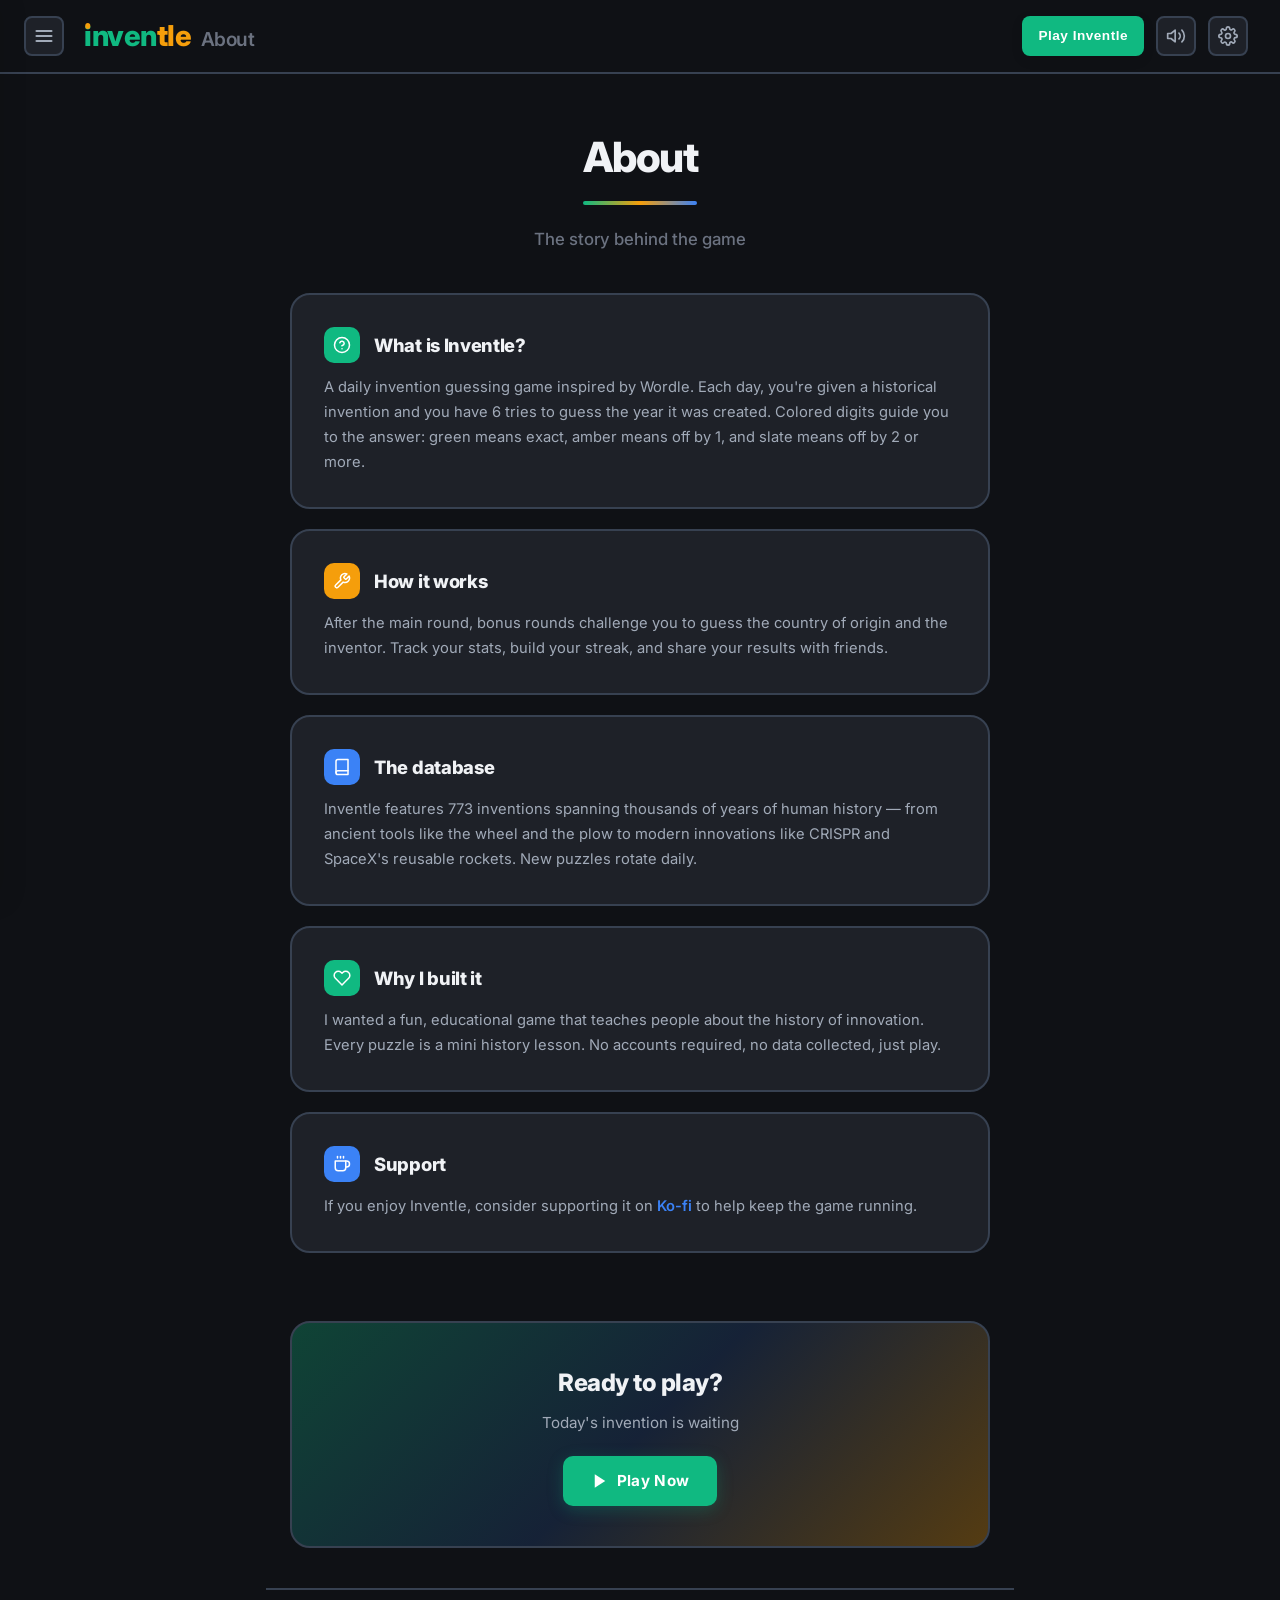
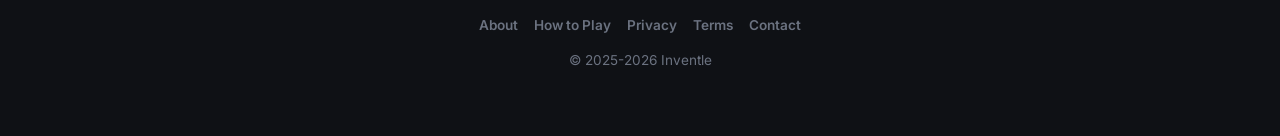
==== about.html @ e12a6f25 "Initial commit Inventle — a daily invention-guessing game.  Plain HTML, CSS and JavaScript with no b" ====
<!DOCTYPE html>
<html lang="en">
<head>
  <meta charset="UTF-8">
  <meta name="viewport" content="width=device-width, initial-scale=1.0">
  <title>About Inventle — The Daily Invention Guessing Game</title>
  <meta name="description" content="What is Inventle? The story behind the free daily game where you guess the year famous inventions were made — a Wordle-style puzzle for history and trivia fans.">
  <link rel="canonical" href="https://inventle.io/about">
  <!-- Open Graph -->
  <meta property="og:type" content="website">
  <meta property="og:site_name" content="Inventle">
  <meta property="og:title" content="About Inventle — The Daily Invention Guessing Game">
  <meta property="og:description" content="The story behind Inventle, the free daily game where you guess the year famous inventions were made.">
  <meta property="og:url" content="https://inventle.io/about">
  <meta property="og:image" content="https://inventle.io/og-image.png?v=4">
  <meta property="og:image:width" content="1200">
  <meta property="og:image:height" content="630">
  <meta property="og:image:alt" content="Inventle — guess the year the invention was made">
  <!-- Twitter Card -->
  <meta name="twitter:card" content="summary_large_image">
  <meta name="twitter:title" content="About Inventle — The Daily Invention Guessing Game">
  <meta name="twitter:description" content="The story behind the free daily invention guessing game.">
  <meta name="twitter:image" content="https://inventle.io/og-image.png?v=4">
  <link rel="icon" type="image/svg+xml" href="data:image/svg+xml,<svg xmlns='http://www.w3.org/2000/svg' viewBox='0 0 100 100'><text y='.9em' font-size='90'>💡</text></svg>">
  <style>
    @import url('https://fonts.googleapis.com/css2?family=Inter:wght@400;500;600;700;800&display=swap');

    body {
      font-family: 'Inter', -apple-system, BlinkMacSystemFont, "Segoe UI", Roboto, sans-serif;
      margin: 0; padding: 0;
      background: var(--bg); color: var(--text);
      line-height: 1.7;
    }

    body[data-theme="dark"] {
      --bg: #0f1115; --surface: #1e2128; --surface-hover: #2a2e37;
      --text: #f0f2f5; --text2: #a1aab8; --text3: #6b7280;
      --border: #374151; --primary: #3b82f6;
      --right: #10b981; --near: #f59e0b;
      --glow-right: rgba(16,185,129,0.3);
      --glow-near: rgba(245,158,11,0.3);
      --glow-primary: rgba(59,130,246,0.15);
    }
    body[data-theme="light"] {
      --bg: #f8fafc; --surface: #ffffff; --surface-hover: #f1f5f9;
      --text: #0f172a; --text2: #475569; --text3: #94a3b8;
      --border: #e2e8f0; --primary: #2563eb;
      --right: #10b981; --near: #f59e0b;
      --glow-right: rgba(16,185,129,0.15);
      --glow-near: rgba(245,158,11,0.15);
      --glow-primary: rgba(59,130,246,0.08);
    }

    body[data-scheme="0"] { --right: #10b981; --near: #f59e0b; }
    body[data-scheme="1"] { --right: #3b82f6; --near: #f97316; }
    body[data-scheme="2"] { --right: #14b8a6; --near: #f43f5e; }
    body[data-scheme="3"] { --right: #8b5cf6; --near: #eab308; }

    a:hover { opacity: 0.8; }
    header .logo { transition: transform 0.2s, filter 0.2s; }
    header .logo:hover { transform: scale(1.05); filter: brightness(1.1); opacity: 1; }
    #btn-menu:hover { background: var(--surface-hover) !important; color: var(--text) !important; border-color: var(--text3) !important; }
    #nav-menu .logo { transition: transform 0.2s, filter 0.2s; }
    #nav-menu .logo:hover { transform: scale(1.05); filter: brightness(1.1); opacity: 1; }

  /* Header alignments matching i18n exactly */
  header {
    max-width: 100%;
    width: 100%;
    padding: 1rem 1.5rem;
    border-bottom: 2px solid var(--border);
    background: var(--bg);
    backdrop-filter: blur(12px);
    -webkit-backdrop-filter: blur(12px);
    position: sticky;
    top: 0;
    z-index: 100;
    display: flex;
    align-items: center;
    justify-content: space-between;
    box-sizing: border-box;
  }
  .logo {
    font-size: 1.8rem;
    font-weight: 800;
    letter-spacing: -0.5px;
    line-height: 1;
    color: var(--right);
    display: inline-block;
    text-decoration: none;
  }
  .logo .tle { color: var(--near); }
  .logo .dot-i { position: relative; display: inline-block; }
  .logo .dot-circle {
    position: absolute; width: 0.19em; height: 0.19em; border-radius: 50%;
    background: var(--near); top: 0.05em; left: 50%; transform: translateX(-50%);
  }
  .logo-stats-text {
    color: var(--text3);
    font-weight: 600;
    font-size: 1.2rem;
    margin-left: 4px;
    letter-spacing: -0.5px;
  }
  .hdr-btns { display: flex; gap: 8px; align-items: center; }
  .hdr-btns button {
    background: var(--surface); border: 2px solid var(--border); color: var(--text2);
    width: 34px; height: 34px; border-radius: 8px; cursor: pointer;
    display: flex; align-items: center; justify-content: center;
    transition: all 0.2s ease; padding: 6px; box-sizing: border-box;
  }
  .hdr-btns button svg { width: 16px; height: 16px; }
  .hdr-btns button:hover { background: var(--surface-hover); color: var(--text); border-color: var(--text3); }
  /* muted sound button — the crossed-out icon carries the meaning, this just
     softens it so an off control does not read as an active one */
  .hdr-btns button#btn-sound.muted { color: var(--text3); }
  .hdr-btns button#btn-sound.muted:hover { color: var(--text2); }

  .play-btn {
    background: var(--right) !important;
    color: #fff !important;
    border: none !important;
    padding: 0 16px !important;
    width: auto !important;
    font-weight: 700;
    font-size: 0.85rem;
    border-radius: 8px !important;
    height: 34px !important;
    transition: transform 0.2s, filter 0.2s !important;
  }
  .play-btn:hover {
    transform: translateY(-1px);
    filter: brightness(1.1);
  }

  @media (min-width: 481px) {
    header { padding: 1rem 2rem; }
    .hdr-btns { gap: 12px; }
    .hdr-btns button { width: 40px; height: 40px; }
    .hdr-btns button svg { width: 20px; height: 20px; }
    .play-btn { height: 40px !important; }
    #btn-menu { width: 40px !important; height: 40px !important; }
    #btn-menu svg { width: 20px; height: 20px; }
    header > div:first-child { gap: 20px !important; }
  }
  @media (max-width: 480px) {
    header { padding: 10px 16px; }
    .logo { font-size: 1.44rem; }
    .logo .dot-circle { width: 0.17em; height: 0.17em; }
    .logo-stats-text { display: none; }
    .setting-row:has(#set-rainbow) { display: none; }
    .hdr-btns { gap: 6px; }
    .hdr-btns button { width: 28px; height: 28px; border-radius: 6px; }
    .hdr-btns button svg { width: 13px; height: 13px; }
    #btn-menu { width: 28px !important; height: 28px !important; }
    #btn-menu svg { width: 13px; height: 13px; }
  }

  /* Menu styles */
  .nav-item {
    display: flex;
    align-items: center;
    gap: 12px;
    padding: 12px 16px;
    margin: 4px 12px;
    color: var(--text2);
    text-decoration: none;
    font-weight: 600;
    font-size: 0.95rem;
    border-radius: 12px;
    transition: all 0.2s;
    position: relative;
  }
  .nav-item:hover { background: var(--surface-hover); color: var(--text); }
  @media (hover: hover) { .nav-item:hover { transform: translateX(4px); } }
  .nav-item svg { color: var(--text3); transition: color 0.2s; flex-shrink: 0; }
  .nav-item:hover svg { color: var(--primary); }
  .nav-footer-link { display: flex; align-items: center; gap: 8px; color: var(--text3); text-decoration: none; font-size: 0.85rem; font-weight: 600; transition: color 0.2s; }
  .nav-footer-link:hover { color: var(--text); }
  #nav-menu.open { left: 0; }
  #nav-overlay.open { display: block !important; opacity: 1; }

    /* Hero */
    .page-hero {
      padding: 48px 24px 40px;
      text-align: center;
      max-width: 700px;
      margin: 0 auto;
    }
    .page-hero h1 {
      font-weight: 800;
      font-size: 2.6rem;
      letter-spacing: -1.5px;
      margin: 0 0 4px;
      color: var(--text);
      display: inline-block;
      position: relative;
    }
    .page-hero h1::after {
      content: '';
      display: block;
      height: 4px;
      border-radius: 2px;
      background: linear-gradient(90deg, var(--right), var(--near), var(--primary));
      margin-top: 8px;
      width: 100%;
    }
    .page-hero .subtitle {
      color: var(--text3);
      font-size: 1.05rem;
      margin: 16px 0 0;
      font-weight: 500;
    }

    /* Content */
    .content {
      max-width: 700px;
      margin: 0 auto;
      padding: 0 24px 48px;
    }

    /* Cards */
    .card {
      background: var(--surface);
      border: 2px solid var(--border);
      border-radius: 20px;
      padding: 32px;
      margin-bottom: 20px;
      transition: transform 0.25s ease, box-shadow 0.25s ease, border-color 0.25s ease;
      position: relative;
      overflow: hidden;
      animation: cardIn 0.5s ease both;
    }
    .card::before {
      content: '';
      position: absolute;
      top: 0;
      left: 0;
      right: 0;
      height: 3px;
      background: linear-gradient(90deg, var(--card-accent, var(--right)), transparent);
      opacity: 0;
      transition: opacity 0.25s ease;
    }
    .card:hover {
      transform: translateY(-2px);
      box-shadow: 0 8px 24px rgba(0,0,0,0.12);
      border-color: var(--text3);
    }
    .card:hover::before {
      opacity: 1;
    }

    /* Card accent colors */
    .card:nth-child(1) { --card-accent: var(--right); animation-delay: 0.05s; }
    .card:nth-child(2) { --card-accent: var(--near); animation-delay: 0.10s; }
    .card:nth-child(3) { --card-accent: var(--primary); animation-delay: 0.15s; }
    .card:nth-child(4) { --card-accent: var(--right); animation-delay: 0.20s; }
    .card:nth-child(5) { --card-accent: var(--near); animation-delay: 0.25s; }
    .card:nth-child(6) { --card-accent: var(--primary); animation-delay: 0.30s; }

    @keyframes cardIn {
      from { opacity: 0; transform: translateY(20px); }
      to { opacity: 1; transform: translateY(0); }
    }

    /* Card header */
    .card-header {
      display: flex;
      align-items: center;
      gap: 14px;
      margin-bottom: 12px;
    }
    .card-header h2 {
      font-weight: 800;
      font-size: 1.15rem;
      letter-spacing: -0.3px;
      color: var(--text);
      margin: 0;
    }
    .card-icon {
      width: 36px;
      height: 36px;
      border-radius: 10px;
      display: flex;
      align-items: center;
      justify-content: center;
      flex-shrink: 0;
    }
    .card-icon svg {
      width: 18px;
      height: 18px;
      color: #fff;
    }
    .card-icon-green { background: var(--right); }
    .card-icon-amber { background: var(--near); }
    .card-icon-blue { background: var(--primary); }

    .card p {
      color: var(--text2);
      margin: 0;
      line-height: 1.7;
      font-size: 0.92rem;
    }
    .card a {
      color: var(--primary);
      text-decoration: none;
      font-weight: 600;
      transition: opacity 0.2s;
    }
    .card a:hover { opacity: 0.8; }

    /* CTA Banner */
    .cta-banner {
      max-width: 700px;
      margin: 0 auto 40px;
      padding: 0 24px;
    }
    .cta-inner {
      background: linear-gradient(135deg, var(--glow-right), var(--glow-primary), var(--glow-near));
      border: 2px solid var(--border);
      border-radius: 20px;
      padding: 40px 32px;
      text-align: center;
    }
    .cta-inner h2 {
      font-weight: 800;
      font-size: 1.5rem;
      letter-spacing: -0.5px;
      color: var(--text);
      margin: 0 0 6px;
    }
    .cta-inner p {
      color: var(--text2);
      font-size: 0.95rem;
      margin: 0 0 20px;
    }
    .cta-btn {
      display: inline-flex;
      align-items: center;
      gap: 8px;
      background: var(--right);
      color: #fff;
      border: none;
      border-radius: 10px;
      padding: 12px 28px;
      font-weight: 700;
      font-size: 0.95rem;
      letter-spacing: 0.3px;
      cursor: pointer;
      text-decoration: none;
      box-shadow: 0 4px 16px rgba(16,185,129,0.25);
      transition: transform 0.2s, filter 0.2s, box-shadow 0.2s;
    }
    .cta-btn:hover {
      transform: translateY(-1px);
      filter: brightness(1.1);
      box-shadow: 0 6px 20px rgba(16,185,129,0.35);
      opacity: 1;
    }
    .cta-btn svg {
      width: 18px;
      height: 18px;
    }

    /* Footer */
    .page-footer {
      max-width: 700px;
      margin: 0 auto 40px;
      padding: 24px;
      text-align: center;
      border-top: 2px solid var(--border);
      font-size: 0.85rem;
      color: var(--text3);
    }
    .page-footer a {
      color: var(--text3);
      text-decoration: none;
      font-weight: 600;
      transition: color 0.2s;
    }
    .page-footer a:hover { color: var(--text); }

    /* Responsive */
    @media (max-width: 480px) {
      .page-hero { padding: 28px 16px 20px; }
      .page-hero h1 { font-size: 1.7rem; letter-spacing: -1px; }
      .page-hero .subtitle { font-size: 0.9rem; margin-top: 10px; }
      .content { padding: 0 16px 32px; }
      .card { padding: 18px; border-radius: 14px; margin-bottom: 16px; }
      .card-header { margin-bottom: 12px; gap: 10px; }
      .card-number { width: 28px; height: 28px; font-size: 0.8rem; border-radius: 8px; }
      .card h2 { font-size: 1.05rem; }
      .card p, .card li { font-size: 0.87rem; line-height: 1.65; }
      .cta-banner { padding: 24px 18px; border-radius: 14px; }
      .cta-banner h3 { font-size: 1.1rem; }
      .cta-banner p { font-size: 0.87rem; }
      .cta-btn { padding: 12px 26px; font-size: 0.9rem; border-radius: 10px; }
      .page-footer { padding: 20px 16px; font-size: 0.8rem; margin-bottom: 24px; }
      .page-footer div:first-child { gap: 12px; }
    }

    /* ─── Modal & Settings ─────────────────────────────── */
    .modal-bg { display:none; position:fixed; inset:0; background:rgba(0,0,0,0.6); z-index:500; justify-content:center; align-items:center; backdrop-filter:blur(4px); }
    .modal-bg.show { display:flex; }
    .modal { background:var(--bg); border:2px solid var(--border); border-radius:16px; padding:32px 28px; max-width:440px; width:92%; max-height:85vh; overflow-y:auto; position:relative; box-shadow:0 24px 80px rgba(0,0,0,0.3); }
    .modal h2 { font-size:0.9rem; margin-bottom:16px; text-align:center; letter-spacing:4px; text-transform:uppercase; color:var(--text3); font-weight:600; }
    .modal-x { position:absolute; top:16px; right:20px; background:none; border:none; color:var(--text3); font-size:1.2rem; cursor:pointer; }
    .modal-x:hover { color:var(--text); }
    .settings-section { margin:20px 0; }
    .settings-section h3 { font-size:0.85rem; color:var(--text3); text-transform:uppercase; letter-spacing:2px; margin-bottom:12px; font-weight:700; }
    .setting-row { display:flex; justify-content:space-between; align-items:center; padding:12px 0; border-bottom:2px solid var(--border); }
    .setting-row:last-child { border-bottom:none; }
    .setting-label { font-size:1rem; font-weight:700; color:var(--text); }
    .setting-sub { font-size:0.9rem; color:var(--text3); margin-top:2px; }
    .toggle { position:relative; width:48px; height:26px; flex-shrink:0; }
    .toggle input { opacity:0; width:0; height:0; }
    .toggle .slider { position:absolute; inset:0; background:var(--surface-hover); border-radius:26px; cursor:pointer; transition:background 0.3s; border:2.5px solid var(--border); }
    .toggle .slider::before { content:''; position:absolute; width:18px; height:18px; left:3px; bottom:2px; background:var(--text3); border-radius:50%; transition:transform 0.3s, background 0.3s; }
    .toggle input:checked + .slider { background:var(--right); border-color:var(--right); }
    .toggle input:checked + .slider::before { transform:translateX(22px); background:#000; }
    .scheme-btns { display:flex; gap:6px; flex-wrap:wrap; }
    .scheme-btn { padding:6px 12px; border-radius:6px; border:2.5px solid var(--border); background:var(--surface); color:var(--text2); font-size:0.75rem; font-weight:700; cursor:pointer; font-family:inherit; transition:all 0.2s; }
    .scheme-btn.active { border-color:var(--right); color:var(--right); }
    .settings-footer { text-align:center; margin-top:18px; padding-top:14px; border-top:2px solid var(--border); }
    .settings-footer a { color:var(--text3); font-size:0.8rem; text-decoration:none; display:inline-flex; align-items:center; gap:6px; transition:color 0.2s; }
    .settings-footer a:hover { color:var(--text); }

  </style>
</head>
<body>
<script>(function(){try{var p=JSON.parse(localStorage.getItem('wi_prefs'))||{};document.body.setAttribute('data-theme',p.theme||'dark');document.body.setAttribute('data-scheme',p.scheme!=null?p.scheme:0);if(p.bgTheme)document.body.setAttribute('data-bg-theme',p.bgTheme);if(p.schemeBtn){var s=document.createElement('style');s.textContent='#btn-scheme{display:flex !important}';document.head.appendChild(s);}}catch(e){document.body.setAttribute('data-theme','dark');document.body.setAttribute('data-scheme','0');}})();</script>

<header>
  <div style="display:flex;align-items:center;gap:10px;">
    <button id="btn-menu" style="background:var(--surface);border:2px solid var(--border);color:var(--text2);width:34px;height:34px;border-radius:8px;cursor:pointer;display:flex;align-items:center;justify-content:center;transition:all 0.2s;flex-shrink:0;margin-left:-8px;" title="Menu"><svg width="16" height="16" viewBox="0 0 24 24" fill="none" stroke="currentColor" stroke-width="2.5" stroke-linecap="round"><line x1="3" y1="6" x2="21" y2="6"/><line x1="3" y1="12" x2="21" y2="12"/><line x1="3" y1="18" x2="21" y2="18"/></svg></button>
    <a href="index.html" class="logo" style="text-decoration:none;"><span class="dot-i">i<span class="dot-circle"></span></span>nven<span class="tle">tle</span> <span class="logo-stats-text">About</span></a>
  </div>
  <div class="hdr-btns" style="display:flex;align-items:center;">
    <a href="index.html" style="text-decoration:none;display:inline-flex;">
      <button data-i18n="btn.playInventle" style="display:inline-flex;align-items:center;background:var(--right);color:#fff;border:none;border-radius:8px;padding:0 16px;font-weight:700;font-size:0.85rem;letter-spacing:0.5px;cursor:pointer;box-shadow:0 4px 12px rgba(0,0,0,0.1);width:auto !important;line-height:1;" onmouseover="this.style.transform='translateY(-1px)';this.style.filter='brightness(1.1)';" onmouseout="this.style.transform='none';this.style.filter='none';">Play Inventle</button>
    </a>
    <button id="btn-scheme" title="Change Colors" style="display:none"><svg width="16" height="16" viewBox="0 0 24 24" fill="none" stroke="currentColor" stroke-width="2" stroke-linecap="round" stroke-linejoin="round"><circle cx="13.5" cy="6.5" r="2.5"/><circle cx="17.5" cy="10.5" r="2.5"/><circle cx="8.5" cy="7.5" r="2.5"/><circle cx="6.5" cy="12" r="2.5"/><path d="M12 2C6.49 2 2 6.49 2 12s4.49 10 10 10c1.38 0 2.5-1.12 2.5-2.5 0-.61-.23-1.21-.64-1.67A1.37 1.37 0 0113.5 17c.75 0 1.37-.56 1.48-1.29C18.07 14.94 22 11.07 22 6c0-2.21-4.49-4-10-4z"/></svg></button>
    <button id="btn-sound" title="Sound"></button>
    <button id="btn-settings" title="Settings"><svg width="16" height="16" viewBox="0 0 24 24" fill="none" stroke="currentColor" stroke-width="2" stroke-linecap="round" stroke-linejoin="round"><circle cx="12" cy="12" r="3"/><path d="M19.4 15a1.65 1.65 0 00.33 1.82l.06.06a2 2 0 01-2.83 2.83l-.06-.06a1.65 1.65 0 00-1.82-.33 1.65 1.65 0 00-1 1.51V21a2 2 0 01-4 0v-.09a1.65 1.65 0 00-1.08-1.51 1.65 1.65 0 00-1.82.33l-.06.06a2 2 0 01-2.83-2.83l.06-.06a1.65 1.65 0 00.33-1.82 1.65 1.65 0 00-1.51-1H3a2 2 0 010-4h.09a1.65 1.65 0 001.51-1.08 1.65 1.65 0 00-.33-1.82l-.06-.06a2 2 0 012.83-2.83l.06.06a1.65 1.65 0 001.82.33h.08a1.65 1.65 0 001-1.51V3a2 2 0 014 0v.09a1.65 1.65 0 001 1.51 1.65 1.65 0 001.82-.33l.06-.06a2 2 0 012.83 2.83l-.06.06a1.65 1.65 0 00-.33 1.82v.08a1.65 1.65 0 001.51 1H21a2 2 0 010 4h-.09a1.65 1.65 0 00-1.51 1z"/></svg></button>
  </div>
</header>

<div class="page-hero">
  <h1 data-i18n="about.title">About</h1>
  <p class="subtitle" data-i18n="about.subtitle">The story behind the game</p>
</div>

<div class="content">
  <div class="card">
    <div class="card-header">
      <span class="card-icon card-icon-green"><svg viewBox="0 0 24 24" fill="none" stroke="currentColor" stroke-width="2" stroke-linecap="round" stroke-linejoin="round"><circle cx="12" cy="12" r="10"/><path d="M9.09 9a3 3 0 015.83 1c0 2-3 3-3 3"/><line x1="12" y1="17" x2="12.01" y2="17"/></svg></span>
      <h2 data-i18n="about.whatIs">What is Inventle?</h2>
    </div>
    <p data-i18n="about.whatIsText">A daily invention guessing game inspired by Wordle. Each day, you're given a historical invention and you have 6 tries to guess the year it was created. Colored digits guide you to the answer: green means exact, amber means off by 1, and slate means off by 2 or more.</p>
  </div>

  <div class="card">
    <div class="card-header">
      <span class="card-icon card-icon-amber"><svg viewBox="0 0 24 24" fill="none" stroke="currentColor" stroke-width="2" stroke-linecap="round" stroke-linejoin="round"><path d="M14.7 6.3a1 1 0 000 1.4l1.6 1.6a1 1 0 001.4 0l3.77-3.77a6 6 0 01-7.94 7.94l-6.91 6.91a2.12 2.12 0 01-3-3l6.91-6.91a6 6 0 017.94-7.94l-3.76 3.76z"/></svg></span>
      <h2 data-i18n="about.howItWorks">How it works</h2>
    </div>
    <p data-i18n="about.howItWorksText">After the main round, bonus rounds challenge you to guess the country of origin and the inventor. Track your stats, build your streak, and share your results with friends.</p>
  </div>

  <div class="card">
    <div class="card-header">
      <span class="card-icon card-icon-blue"><svg viewBox="0 0 24 24" fill="none" stroke="currentColor" stroke-width="2" stroke-linecap="round" stroke-linejoin="round"><path d="M4 19.5A2.5 2.5 0 016.5 17H20"/><path d="M6.5 2H20v20H6.5A2.5 2.5 0 014 19.5v-15A2.5 2.5 0 016.5 2z"/></svg></span>
      <h2 data-i18n="about.database">The database</h2>
    </div>
    <p data-i18n="about.databaseText">Inventle features 773 inventions spanning thousands of years of human history — from ancient tools like the wheel and the plow to modern innovations like CRISPR and SpaceX's reusable rockets. New puzzles rotate daily.</p>
  </div>

  <div class="card">
    <div class="card-header">
      <span class="card-icon card-icon-green"><svg viewBox="0 0 24 24" fill="none" stroke="currentColor" stroke-width="2" stroke-linecap="round" stroke-linejoin="round"><path d="M20.84 4.61a5.5 5.5 0 00-7.78 0L12 5.67l-1.06-1.06a5.5 5.5 0 00-7.78 7.78l1.06 1.06L12 21.23l7.78-7.78 1.06-1.06a5.5 5.5 0 000-7.78z"/></svg></span>
      <h2 data-i18n="about.whyBuilt">Why I built it</h2>
    </div>
    <p data-i18n="about.whyBuiltText">I wanted a fun, educational game that teaches people about the history of innovation. Every puzzle is a mini history lesson. No accounts required, no data collected, just play.</p>
  </div>

  <!-- Open source card hidden until GitHub repo is public
  <div class="card">
    <div class="card-header">
      <span class="card-icon card-icon-amber"><svg viewBox="0 0 24 24" fill="none" stroke="currentColor" stroke-width="2" stroke-linecap="round" stroke-linejoin="round"><polyline points="16 18 22 12 16 6"/><polyline points="8 6 2 12 8 18"/></svg></span>
      <h2>Open source</h2>
    </div>
    <p>Inventle is built with plain HTML, CSS, and JavaScript. No frameworks, no build tools. Check it out on <a href="https://github.com/ITakeCake" target="_blank" rel="noopener">GitHub</a>.</p>
  </div>
  -->

  <div class="card">
    <div class="card-header">
      <span class="card-icon card-icon-blue"><svg viewBox="0 0 24 24" fill="none" stroke="currentColor" stroke-width="2" stroke-linecap="round" stroke-linejoin="round"><path d="M17 8h1a4 4 0 010 8h-1"/><path d="M3 8h14v9a4 4 0 01-4 4H7a4 4 0 01-4-4V8z"/><line x1="6" y1="2" x2="6" y2="4"/><line x1="10" y1="2" x2="10" y2="4"/><line x1="14" y1="2" x2="14" y2="4"/></svg></span>
      <h2 data-i18n="about.support">Support</h2>
    </div>
    <p data-i18n="about.supportText" data-i18n-html="1">If you enjoy Inventle, consider supporting it on <a href="https://ko-fi.com/blakeypooh" target="_blank" rel="noopener">Ko-fi</a> to help keep the game running.</p>
  </div>
</div>

<div class="cta-banner">
  <div class="cta-inner">
    <h2 data-i18n="cta.readyToPlay">Ready to play?</h2>
    <p data-i18n="cta.todaysInvention">Today's invention is waiting</p>
    <a href="index.html" class="cta-btn">
      <svg viewBox="0 0 24 24" fill="currentColor" stroke="none"><polygon points="5,3 19,12 5,21"/></svg>
      <span data-i18n="btn.playNow">Play Now</span>
    </a>
  </div>
</div>

<footer class="page-footer">
  <div style="display:flex;gap:16px;justify-content:center;flex-wrap:wrap;margin-bottom:12px;">
    <a href="about.html" data-i18n="nav.about">About</a>
    <a href="how-to-play.html" data-i18n="help.title">How to Play</a>
    <a href="privacy.html" data-i18n="nav.privacy">Privacy</a>
    <a href="terms.html" data-i18n="nav.terms">Terms</a>
    <a href="contact.html" data-i18n="contact.title">Contact</a>
  </div>
  <div>&copy; 2025-2026 Inventle</div>
</footer>


<!-- Settings Modal -->
<div class="modal-bg" id="m-settings">
  <div class="modal">
    <button class="modal-x" id="x-settings">&times;</button>
    <h2 data-i18n="settings.title">Settings</h2>
    <div class="settings-section">
      <h3 data-i18n="settings.language">Language</h3>
      <div class="setting-row">
        <div>
          <select id="lang-select" style="background:var(--surface);color:var(--text);border:2px solid var(--border);border-radius:8px;padding:8px 12px;font-size:0.9rem;font-weight:600;width:100%;cursor:pointer;font-family:inherit;"></select>
        </div>
      </div>
    </div>
    <div class="settings-section">
      <h3 data-i18n="settings.appearance">Appearance</h3>
      <div class="setting-row">
        <div><div class="setting-label" data-i18n="settings.darkMode">Dark Mode</div></div>
        <label class="toggle"><input type="checkbox" id="set-dark"><span class="slider"></span></label>
      </div>
      <div class="setting-row">
        <div><div class="setting-label" data-i18n="settings.colorScheme">Color Scheme</div></div>
        <div class="scheme-btns" id="scheme-btns">
          <button class="scheme-btn" data-scheme="0" data-i18n="settings.default">Default</button>
          <button class="scheme-btn" data-scheme="1">Deut</button>
          <button class="scheme-btn" data-scheme="2">Trit</button>
          <button class="scheme-btn" data-scheme="3">Prot</button>
        </div>
      </div>
      <div class="setting-row">
        <div>
          <div class="setting-label" data-i18n="settings.colorBlindBtn">Color Blind Button</div>
          <div class="setting-sub" data-i18n="settings.colorBlindSub">Show color scheme toggle in header</div>
        </div>
        <label class="toggle"><input type="checkbox" id="set-scheme-btn"><span class="slider"></span></label>
      </div>
    </div>
    <div class="settings-section">
      <h3 data-i18n="settings.animations">Animations</h3>
      <div class="setting-row">
        <div>
          <div class="setting-label" data-i18n="settings.spinAnimation">Spin Animation</div>
          <div class="setting-sub" data-i18n="settings.spinSub">Digit reel effect on guesses</div>
        </div>
        <label class="toggle"><input type="checkbox" id="set-spin"><span class="slider"></span></label>
      </div>
      <div class="setting-row">
        <div>
          <div class="setting-label" data-i18n="settings.goldGlow">Gold Glow</div>
          <div class="setting-sub" data-i18n="settings.goldGlowSub">Glow effect on correct digits</div>
        </div>
        <label class="toggle"><input type="checkbox" id="set-glow"><span class="slider"></span></label>
      </div>
      <div class="setting-row">
        <div>
          <div class="setting-label" data-i18n="settings.soundEffects">Sound Effects</div>
          <div class="setting-sub" data-i18n="settings.soundEffectsSub">Clicks and game sounds</div>
        </div>
        <label class="toggle"><input type="checkbox" id="set-sound"><span class="slider"></span></label>
      </div>
      <div class="setting-row">
        <div>
          <div class="setting-label" data-i18n="settings.rainbowInfinite">Rainbow Infinite</div>
          <div class="setting-sub" data-i18n="settings.rainbowSub">Animated rainbow text on Infinite mode</div>
        </div>
        <label class="toggle"><input type="checkbox" id="set-rainbow"><span class="slider"></span></label>
      </div>
    </div>

    <div class="settings-footer">
      <a href="privacy.html" style="color:var(--text3);font-size:0.85rem;text-decoration:none;display:block;margin-bottom:8px;" data-i18n="settings.privacyPolicy">Privacy Policy</a>
      <a href="contact.html" style="color:var(--text3);font-size:0.85rem;text-decoration:none;display:block;margin-bottom:8px;" data-i18n="settings.contact">Contact</a>
      <div style="display:flex;gap:20px;justify-content:center;align-items:center;">
        <a href="https://ko-fi.com/blakeypooh" target="_blank" rel="noopener"><svg width="15" height="15" viewBox="0 0 24 24" fill="none" stroke="currentColor" stroke-width="2" stroke-linecap="round" stroke-linejoin="round"><path d="M17 8h1a4 4 0 010 8h-1"/><path d="M3 8h14v9a4 4 0 01-4 4H7a4 4 0 01-4-4V8z"/><line x1="6" y1="2" x2="6" y2="4"/><line x1="10" y1="2" x2="10" y2="4"/><line x1="14" y1="2" x2="14" y2="4"/></svg><span data-i18n="settings.support">Support</span></a>
        <a href="https://github.com/ITakeCake" target="_blank" rel="noopener"><svg width="15" height="15" viewBox="0 0 16 16" fill="currentColor"><path d="M8 0C3.58 0 0 3.58 0 8c0 3.54 2.29 6.53 5.47 7.59.4.07.55-.17.55-.38 0-.19-.01-.82-.01-1.49-2.01.37-2.53-.49-2.69-.94-.09-.23-.48-.94-.82-1.13-.28-.15-.68-.52-.01-.53.63-.01 1.08.58 1.23.82.72 1.21 1.87.87 2.33.66.07-.52.28-.87.51-1.07-1.78-.2-3.64-.89-3.64-3.95 0-.87.31-1.59.82-2.15-.08-.2-.36-1.02.08-2.12 0 0 .67-.21 2.2.82.64-.18 1.32-.27 2-.27.68 0 1.36.09 2 .27 1.53-1.04 2.2-.82 2.2-.82.44 1.1.16 1.92.08 2.12.51.56.82 1.27.82 2.15 0 3.07-1.87 3.75-3.65 3.95.29.25.54.73.54 1.48 0 1.07-.01 1.93-.01 2.2 0 .21.15.46.55.38A8.013 8.013 0 0016 8c0-4.42-3.58-8-8-8z"/></svg>GitHub</a>
      </div>
    </div>
  </div>
</div>

<!-- Slide-out Nav Menu -->
<div id="nav-overlay" style="display:none;position:fixed;top:0;left:0;width:100%;height:100%;background:rgba(0,0,0,0.4);backdrop-filter:blur(4px);-webkit-backdrop-filter:blur(4px);z-index:998;transition:opacity 0.3s;opacity:0;"></div>
<nav id="nav-menu" style="position:fixed;top:0;left:0;transform:translateX(-100%);width:280px;height:100%;background:var(--surface);border-right:3px solid var(--border);box-shadow:4px 0 24px rgba(0,0,0,0.1);z-index:999;transition:transform 0.25s cubic-bezier(0.16,1,0.3,1);overflow-y:auto;display:flex;flex-direction:column;will-change:transform;">
  <div style="padding:1.5rem;border-bottom:3px solid var(--border);display:flex;align-items:center;justify-content:space-between;">
    <a href="index.html" class="logo" style="font-size:1.65rem;letter-spacing:-0.5px;text-decoration:none;"><span class="dot-i">i<span class="dot-circle"></span></span>nven<span class="tle">tle</span></a>
    <button id="nav-close" style="position:static;width:36px;height:36px;background:var(--surface-hover);border:none;border-radius:50%;display:flex;align-items:center;justify-content:center;color:var(--text2);cursor:pointer;transition:all 0.2s;" onmouseover="this.style.background='var(--border)';this.style.color='var(--text)';this.style.transform='rotate(90deg) scale(1.1)';" onmouseout="this.style.background='var(--surface-hover)';this.style.color='var(--text2)';this.style.transform='none';">
      <svg width="20" height="20" viewBox="0 0 24 24" fill="none" stroke="currentColor" stroke-width="2.5" stroke-linecap="round" stroke-linejoin="round"><line x1="18" y1="6" x2="6" y2="18"></line><line x1="6" y1="6" x2="18" y2="18"></line></svg>
    </button>
  </div>
  <div style="padding:1rem 0;flex:1;">
    <a href="index.html" class="nav-item">
      <svg width="20" height="20" viewBox="0 0 24 24" fill="none" stroke="currentColor" stroke-width="2" stroke-linecap="round" stroke-linejoin="round"><path d="M3 9l9-7 9 7v11a2 2 0 01-2 2H5a2 2 0 01-2-2z"/><polyline points="9 22 9 12 15 12 15 22"/></svg>
      <span data-i18n="nav.dailyPuzzle">Daily Puzzle</span>
    </a>
    <a href="infinite.html" class="nav-item">
      <svg width="20" height="20" viewBox="0 0 24 24" fill="none" stroke="currentColor" stroke-width="2" stroke-linecap="round" stroke-linejoin="round"><path d="M18.178 8c5.096 0 5.096 8 0 8-5.095 0-7.133-8-12.739-8-4.585 0-4.585 8 0 8 5.606 0 7.644-8 12.739-8z"/></svg>
      <span data-i18n="nav.infiniteMode">Infinite Mode</span>
    </a>
    <a href="stats.html" class="nav-item">
      <svg width="20" height="20" viewBox="0 0 24 24" fill="none" stroke="currentColor" stroke-width="2" stroke-linecap="round" stroke-linejoin="round"><circle cx="12" cy="12" r="10"/><path d="M2 12h20"/><path d="M12 2a15.3 15.3 0 014 10 15.3 15.3 0 01-4 10 15.3 15.3 0 01-4-10 15.3 15.3 0 014-10z"/></svg>
      <span data-i18n="nav.globalStats">Global Stats</span>
    </a>
    <div style="height:2px;background:var(--border);margin:12px 20px;border-radius:1px;"></div>
    <a href="about.html" class="nav-item">
      <svg width="20" height="20" viewBox="0 0 24 24" fill="none" stroke="currentColor" stroke-width="2" stroke-linecap="round" stroke-linejoin="round"><circle cx="12" cy="12" r="10"/><line x1="12" y1="16" x2="12" y2="12"/><line x1="12" y1="8" x2="12.01" y2="8"/></svg>
      <span data-i18n="nav.about">About</span>
    </a>
    <a href="how-to-play.html" class="nav-item">
      <svg width="20" height="20" viewBox="0 0 24 24" fill="none" stroke="currentColor" stroke-width="2" stroke-linecap="round" stroke-linejoin="round"><circle cx="12" cy="12" r="10"/><path d="M9.09 9a3 3 0 015.83 1c0 2-3 3-3 3"/><line x1="12" y1="17" x2="12.01" y2="17"/></svg>
      <span data-i18n="help.title">How to Play</span>
    </a>
    <a href="/inventions/" class="nav-item">
      <svg width="20" height="20" viewBox="0 0 24 24" fill="none" stroke="currentColor" stroke-width="2" stroke-linecap="round" stroke-linejoin="round"><path d="M2 3h6a4 4 0 014 4v14a3 3 0 00-3-3H2z"/><path d="M22 3h-6a4 4 0 00-4 4v14a3 3 0 013-3h7z"/></svg>
      <span data-i18n="nav.browseInventions">Browse Inventions</span>
    </a>
    <a href="privacy.html" class="nav-item">
      <svg width="20" height="20" viewBox="0 0 24 24" fill="none" stroke="currentColor" stroke-width="2" stroke-linecap="round" stroke-linejoin="round"><rect x="3" y="11" width="18" height="11" rx="2" ry="2"/><path d="M7 11V7a5 5 0 0110 0v4"/></svg>
      <span data-i18n="settings.privacyPolicy">Privacy Policy</span>
    </a>
    <a href="terms.html" class="nav-item">
      <svg width="20" height="20" viewBox="0 0 24 24" fill="none" stroke="currentColor" stroke-width="2" stroke-linecap="round" stroke-linejoin="round"><path d="M14 2H6a2 2 0 00-2 2v16a2 2 0 002 2h12a2 2 0 002-2V8z"/><polyline points="14 2 14 8 20 8"/><line x1="16" y1="13" x2="8" y2="13"/><line x1="16" y1="17" x2="8" y2="17"/><polyline points="10 9 9 9 8 9"/></svg>
      <span data-i18n="nav.termsOfService">Terms of Service</span>
    </a>
    <a href="contact.html" class="nav-item">
      <svg width="20" height="20" viewBox="0 0 24 24" fill="none" stroke="currentColor" stroke-width="2" stroke-linecap="round" stroke-linejoin="round"><path d="M4 4h16c1.1 0 2 .9 2 2v12c0 1.1-.9 2-2 2H4c-1.1 0-2-.9-2-2V6c0-1.1.9-2 2-2z"/><polyline points="22,6 12,13 2,6"/></svg>
      <span data-i18n="contact.title">Contact</span>
    </a>
  </div>
  <div style="padding:1.5rem;border-top:3px solid var(--border);display:flex;flex-direction:column;gap:12px;">
    <a href="https://ko-fi.com/blakeypooh" target="_blank" rel="noopener" class="nav-footer-link">
      <svg width="18" height="18" viewBox="0 0 24 24" fill="none" stroke="currentColor" stroke-width="2.5" stroke-linecap="round" stroke-linejoin="round"><path d="M17 8h1a4 4 0 010 8h-1"/><path d="M3 8h14v9a4 4 0 01-4 4H7a4 4 0 01-4-4V8z"/><line x1="6" y1="2" x2="6" y2="4"/><line x1="10" y1="2" x2="10" y2="4"/><line x1="14" y1="2" x2="14" y2="4"/></svg>
      <span data-i18n="settings.support">Support</span>
    </a>
    <a href="https://github.com/ITakeCake" target="_blank" rel="noopener" class="nav-footer-link">
      <svg width="18" height="18" viewBox="0 0 16 16" fill="currentColor"><path d="M8 0C3.58 0 0 3.58 0 8c0 3.54 2.29 6.53 5.47 7.59.4.07.55-.17.55-.38 0-.19-.01-.82-.01-1.49-2.01.37-2.53-.49-2.69-.94-.09-.23-.48-.94-.82-1.13-.28-.15-.68-.52-.01-.53.63-.01 1.08.58 1.23.82.72 1.21 1.87.87 2.33.66.07-.52.28-.87.51-1.07-1.78-.2-3.64-.89-3.64-3.95 0-.87.31-1.59.82-2.15-.08-.2-.36-1.02.08-2.12 0 0 .67-.21 2.2.82.64-.18 1.32-.27 2-.27.68 0 1.36.09 2 .27 1.53-1.04 2.2-.82 2.2-.82.44 1.1.16 1.92.08 2.12.51.56.82 1.27.82 2.15 0 3.07-1.87 3.75-3.65 3.95.29.25.54.73.54 1.48 0 1.07-.01 1.93-.01 2.2 0 .21.15.46.55.38A8.013 8.013 0 0016 8c0-4.42-3.58-8-8-8z"/></svg>
      <span data-i18n="nav.github">GitHub</span>
    </a>
  </div>
</nav>

<script>
(function(){
  var menu=document.getElementById('nav-menu');
  var overlay=document.getElementById('nav-overlay');
  var btnOpen=document.getElementById('btn-menu');
  var btnClose=document.getElementById('nav-close');

  function openMenu(){menu.style.transform='translateX(0)';overlay.style.display='block';setTimeout(function(){overlay.style.opacity='1';},10);}
  function closeMenu(){menu.style.transform='translateX(-100%)';overlay.style.opacity='0';setTimeout(function(){overlay.style.display='none';},300);}

  if(btnOpen) btnOpen.onclick=openMenu;
  if(btnClose) btnClose.onclick=closeMenu;
  if(overlay) overlay.onclick=closeMenu;

  document.addEventListener('keydown',function(e){if(e.key==='Escape'&&menu.style.transform==='translateX(0)')closeMenu();});
})();
</script>

<script src="js/i18n.js?v=b23"></script>
<script src="js/settings-page.js?v=b25"></script>
<script src="js/sound.js?v=b26"></script>

</body>
</html>
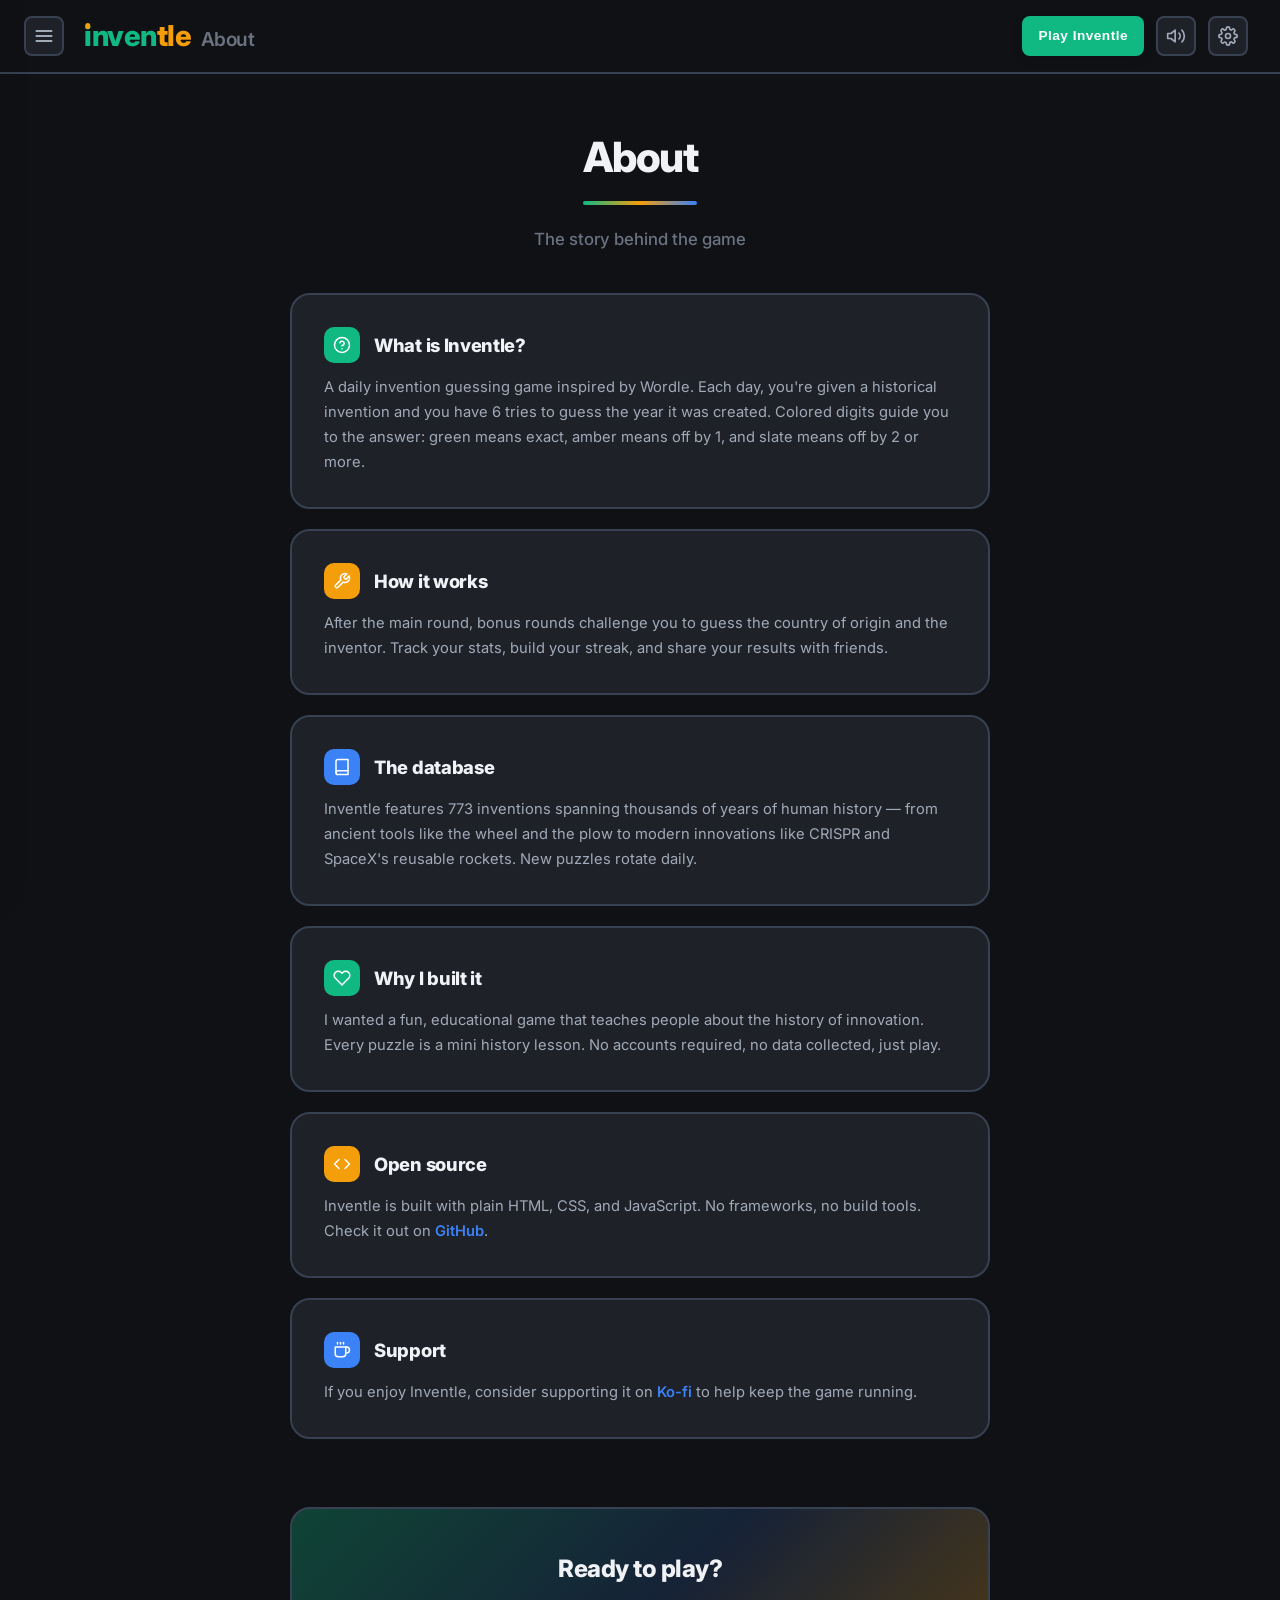
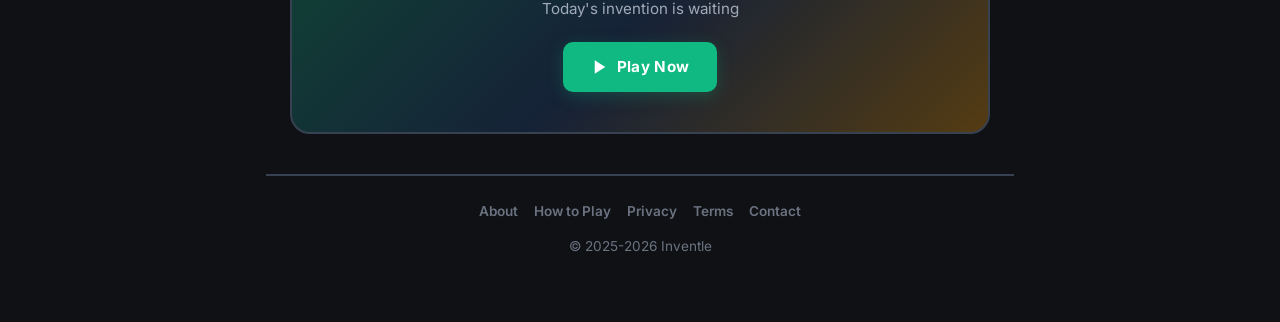
==== commit f7870386: "Show the open source card on the about page" ====
--- a/about.html
+++ b/about.html
@@ -484,15 +484,13 @@
     <p data-i18n="about.whyBuiltText">I wanted a fun, educational game that teaches people about the history of innovation. Every puzzle is a mini history lesson. No accounts required, no data collected, just play.</p>
   </div>
 
-  <!-- Open source card hidden until GitHub repo is public
   <div class="card">
     <div class="card-header">
       <span class="card-icon card-icon-amber"><svg viewBox="0 0 24 24" fill="none" stroke="currentColor" stroke-width="2" stroke-linecap="round" stroke-linejoin="round"><polyline points="16 18 22 12 16 6"/><polyline points="8 6 2 12 8 18"/></svg></span>
       <h2>Open source</h2>
     </div>
-    <p>Inventle is built with plain HTML, CSS, and JavaScript. No frameworks, no build tools. Check it out on <a href="https://github.com/ITakeCake" target="_blank" rel="noopener">GitHub</a>.</p>
-  </div>
-  -->
+    <p>Inventle is built with plain HTML, CSS, and JavaScript. No frameworks, no build tools. Check it out on <a href="https://github.com/ITakeCake/inventle" target="_blank" rel="noopener">GitHub</a>.</p>
+  </div>
 
   <div class="card">
     <div class="card-header">
